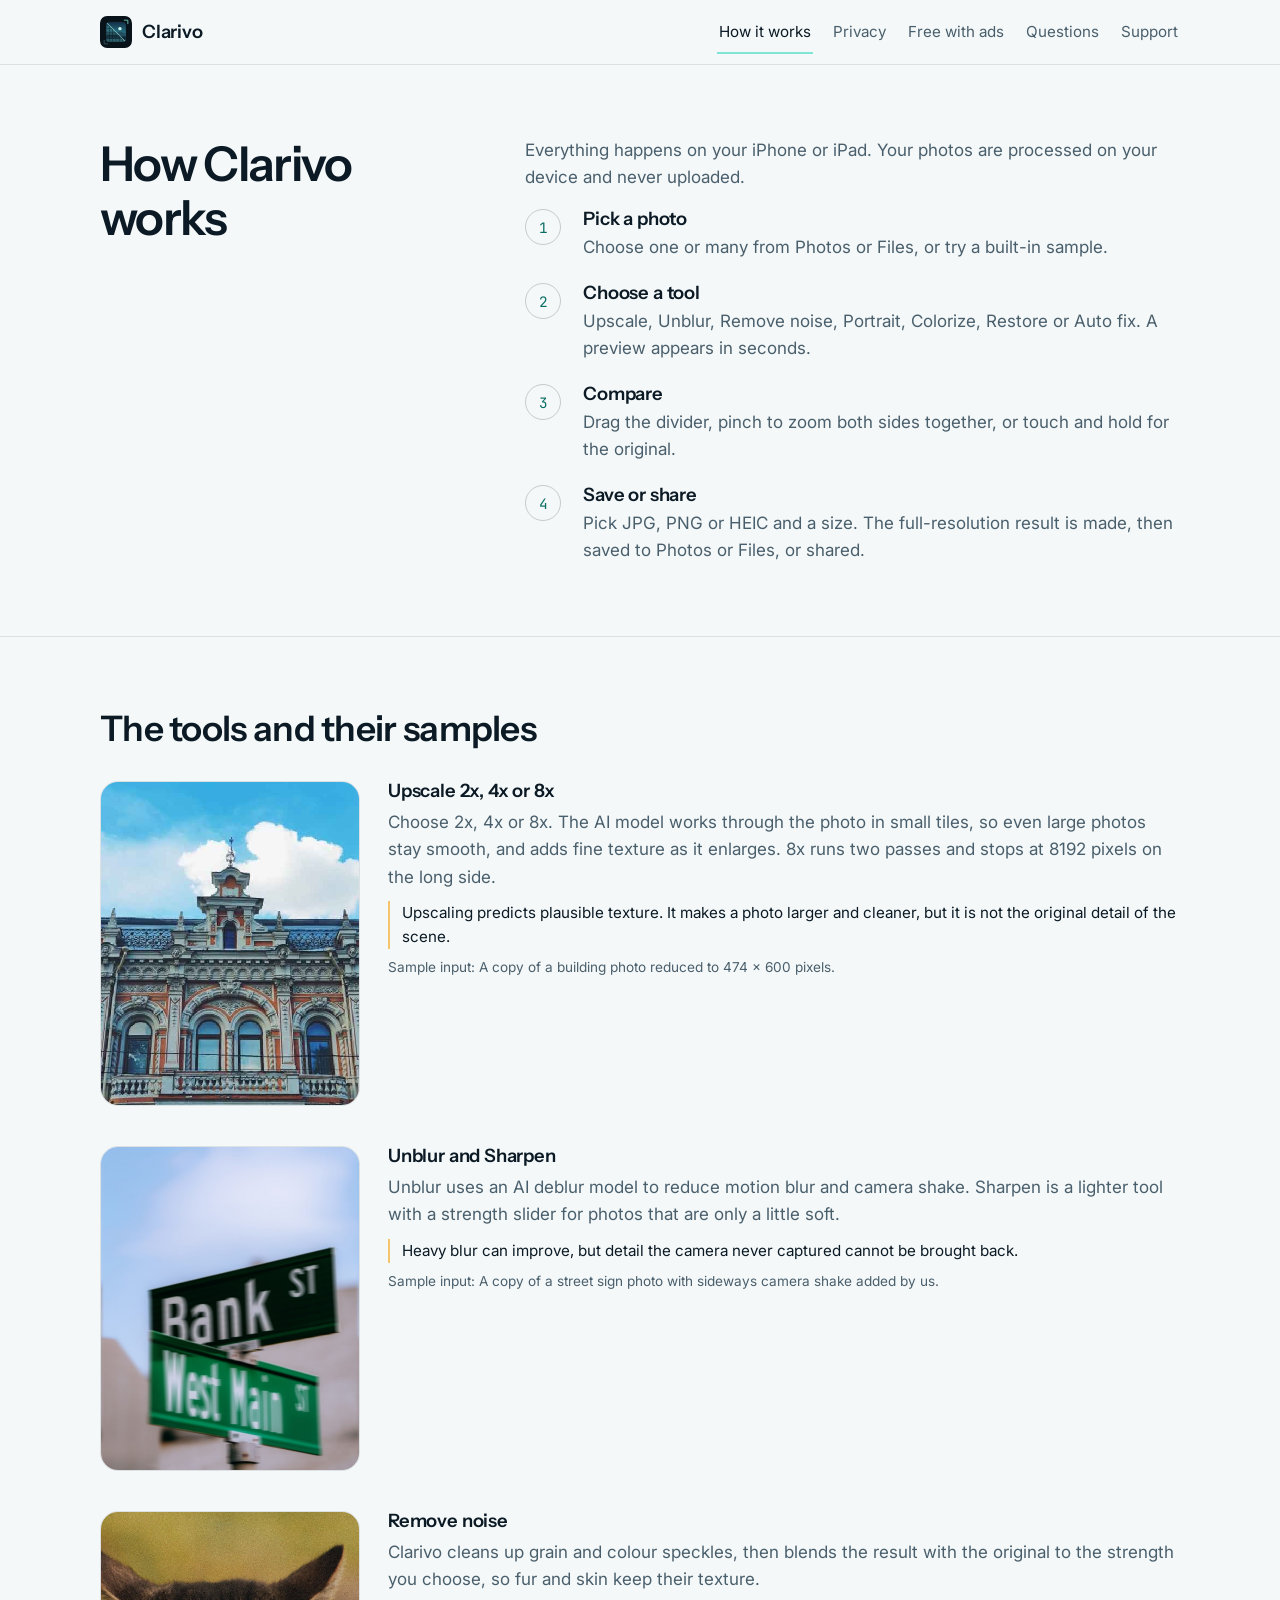
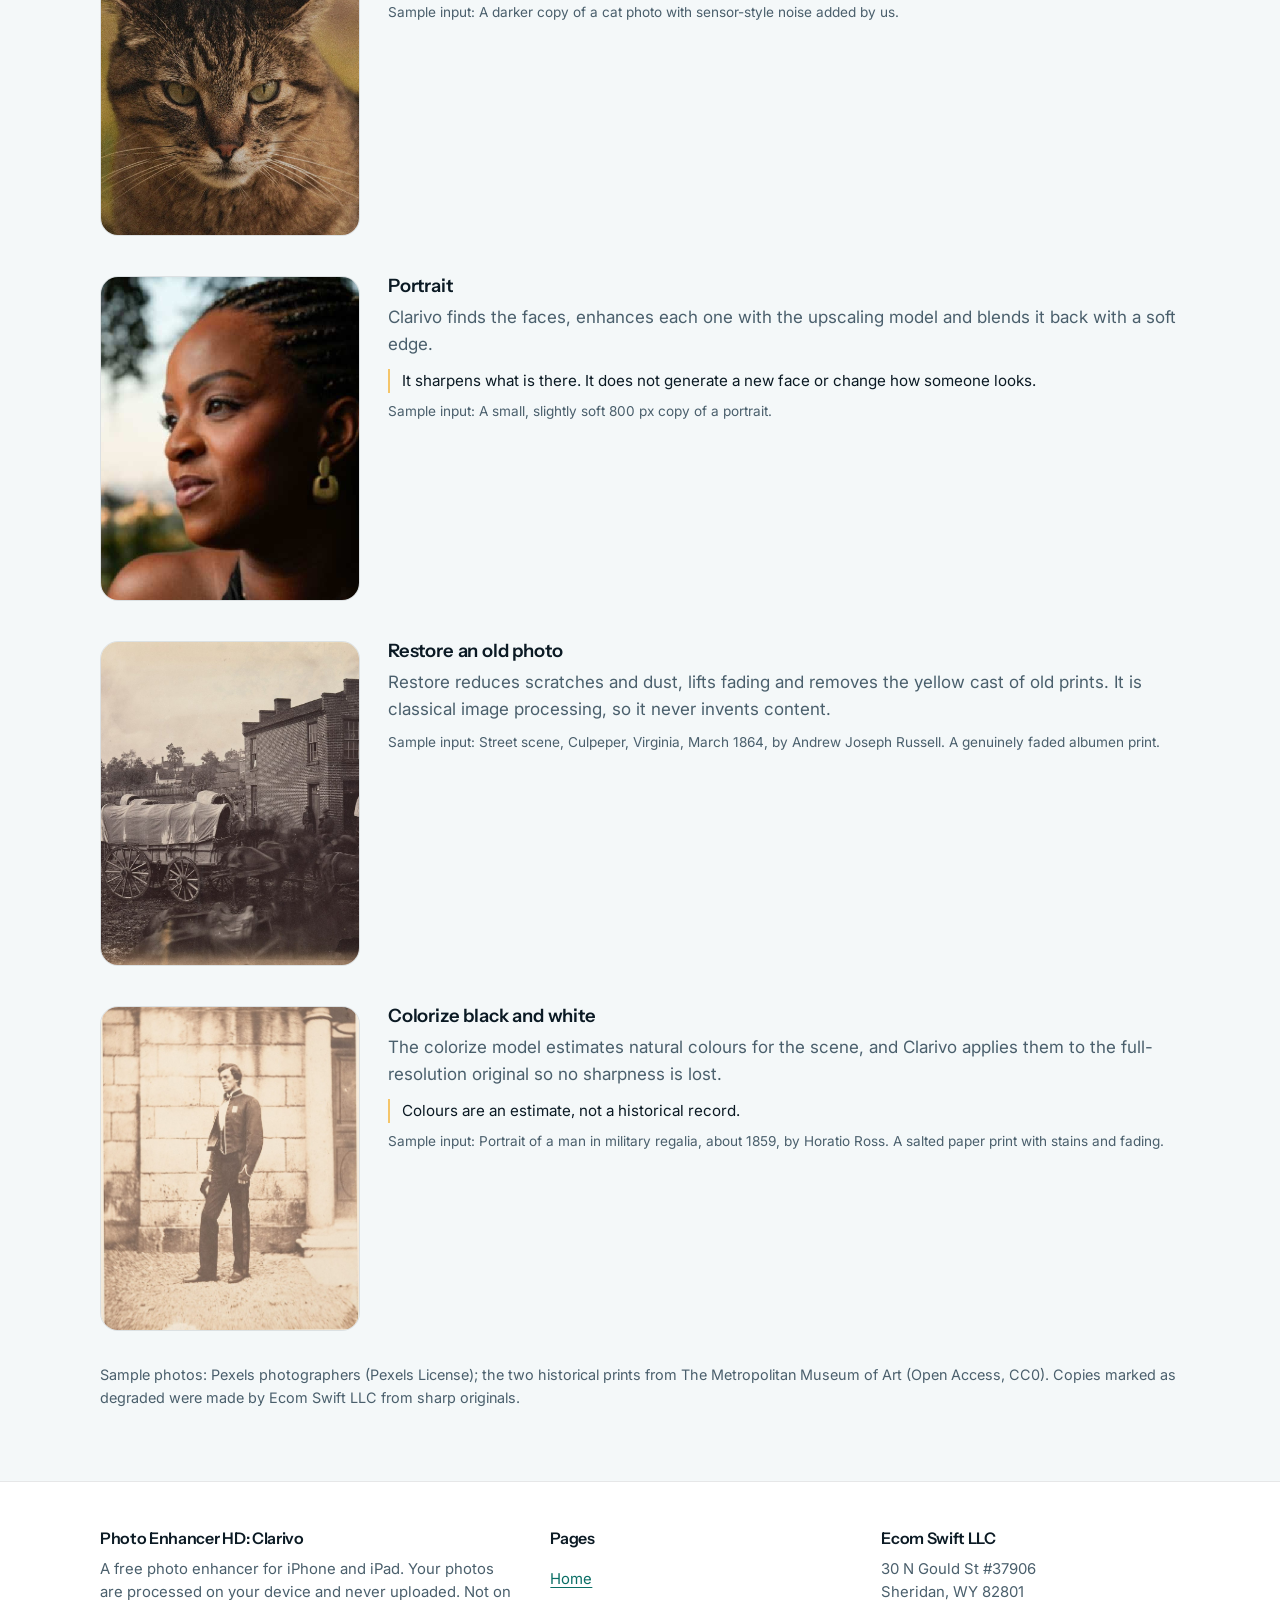
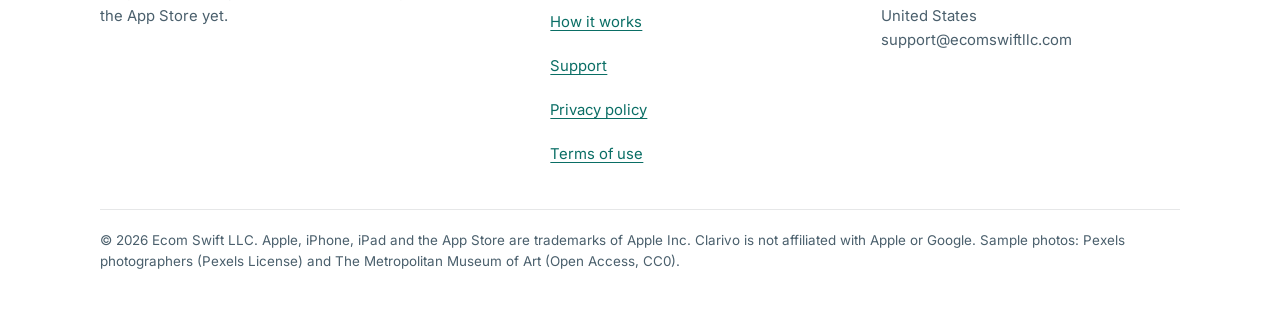
==== website/clarivo/how-it-works/index.html @ 1acc1d0b "Brand: Clarivo website sources (build, assets, legal) + publish notes Co-Authored-By: Claude Opus 5." ====
<!doctype html>
<html lang="en">
<head>
<meta charset="utf-8">
<meta name="viewport" content="width=device-width, initial-scale=1, viewport-fit=cover">
<title>How it works | Photo Enhancer HD: Clarivo</title>
<meta name="description" content="How Clarivo enhances photos on your iPhone or iPad: upscale, unblur, remove noise, portrait, restore and colorize, with the real sample photos and the honest limits of each tool.">
<link rel="canonical" href="https://ecomswiftllc.github.io/clarivo/how-it-works/">
<meta name="theme-color" content="#081219">
<link rel="icon" href="../assets/favicon.svg" type="image/svg+xml">
<link rel="icon" href="../assets/favicon-32.png" type="image/png" sizes="32x32">
<link rel="apple-touch-icon" href="../assets/apple-touch-icon.png">
<meta property="og:type" content="website">
<meta property="og:site_name" content="Photo Enhancer HD: Clarivo">
<meta property="og:title" content="How it works | Photo Enhancer HD: Clarivo">
<meta property="og:description" content="How Clarivo enhances photos on your iPhone or iPad: upscale, unblur, remove noise, portrait, restore and colorize, with the real sample photos and the honest limits of each tool.">
<meta property="og:url" content="https://ecomswiftllc.github.io/clarivo/how-it-works/">
<meta property="og:image" content="https://ecomswiftllc.github.io/clarivo/assets/og-image.png">
<meta property="og:image:width" content="1200">
<meta property="og:image:height" content="630">
<meta property="og:image:alt" content="The Clarivo app icon and the name Clarivo, Photo Enhancer HD, next to three sample photos">
<meta name="twitter:card" content="summary_large_image">
<meta name="twitter:image" content="https://ecomswiftllc.github.io/clarivo/assets/og-image.png">
<link rel="preconnect" href="https://fonts.googleapis.com"><link rel="preconnect" href="https://fonts.gstatic.com" crossorigin><link rel="stylesheet" href="https://fonts.googleapis.com/css2?family=Instrument+Sans:wght@500;600&family=Inter:wght@400;500;600&family=JetBrains+Mono:wght@500&display=swap">
<link rel="stylesheet" href="../assets/site.css">
</head>
<body>
<a class="skip" href="#main">Skip to content</a>
<header class="site-header">
  <div class="wrap">
    <a class="brand" href="../"><img src="../assets/clarivo-mark.svg" alt="" width="32" height="32">Clarivo</a>
    <nav class="nav" aria-label="Main">
      <a href="../how-it-works/" aria-current="page">How it works</a>
      <a href="../#private">Privacy</a>
      <a href="../#free">Free with ads</a>
      <a href="../#faq">Questions</a>
      <a href="../support/">Support</a>
    </nav>
  </div>
</header>

<main id="main">
  <section class="section" style="border-top:0" aria-labelledby="h1">
    <div class="wrap">
      <h1 id="h1" style="font-size:clamp(2rem,4.6vw,3rem)">How Clarivo works</h1>
      <div class="section-body">
        <p>Everything happens on your iPhone or iPad. Your photos are processed on your device and never uploaded.</p>
        <ol class="steps">
          <li><div><h3>Pick a photo</h3><p>Choose one or many from Photos or Files, or try a built-in sample.</p></div></li>
          <li><div><h3>Choose a tool</h3><p>Upscale, Unblur, Remove noise, Portrait, Colorize, Restore or Auto fix. A preview appears in seconds.</p></div></li>
          <li><div><h3>Compare</h3><p>Drag the divider, pinch to zoom both sides together, or touch and hold for the original.</p></div></li>
          <li><div><h3>Save or share</h3><p>Pick JPG, PNG or HEIC and a size. The full-resolution result is made, then saved to Photos or Files, or shared.</p></div></li>
        </ol>
      </div>
    </div>
  </section>


  <section class="section" aria-labelledby="h-tools">
    <div class="wrap" style="display:block">
      <h2 id="h-tools" style="margin-bottom:32px">The tools and their samples</h2>
      <div class="tool-rows">
        <div class="tool-row">
          <img class="pix" src="../assets/photos/historic-building-lowres.jpg" alt="Sample input for Upscale 2x, 4x or 8x: A copy of a building photo reduced to 474 x 600 pixels." loading="lazy" decoding="async">
          <div>
            <h3>Upscale 2x, 4x or 8x</h3>
            <p>Choose 2x, 4x or 8x. The AI model works through the photo in small tiles, so even large photos stay smooth, and adds fine texture as it enlarges. 8x runs two passes and stops at 8192 pixels on the long side.</p>
            <p class="limit">Upscaling predicts plausible texture. It makes a photo larger and cleaner, but it is not the original detail of the scene.</p>
            <p class="source">Sample input: A copy of a building photo reduced to 474 &times; 600 pixels.</p>
          </div>
        </div>
        <div class="tool-row">
          <img class="" src="../assets/photos/street-sign-motion-blur.jpg" alt="Sample input for Unblur and Sharpen: A copy of a street sign photo with sideways camera shake added by us." loading="lazy" decoding="async">
          <div>
            <h3>Unblur and Sharpen</h3>
            <p>Unblur uses an AI deblur model to reduce motion blur and camera shake. Sharpen is a lighter tool with a strength slider for photos that are only a little soft.</p>
            <p class="limit">Heavy blur can improve, but detail the camera never captured cannot be brought back.</p>
            <p class="source">Sample input: A copy of a street sign photo with sideways camera shake added by us.</p>
          </div>
        </div>
        <div class="tool-row">
          <img class="" src="../assets/photos/tabby-cat-noisy.jpg" alt="Sample input for Remove noise: A darker copy of a cat photo with sensor-style noise added by us." loading="lazy" decoding="async">
          <div>
            <h3>Remove noise</h3>
            <p>Clarivo cleans up grain and colour speckles, then blends the result with the original to the strength you choose, so fur and skin keep their texture.</p>
            
            <p class="source">Sample input: A darker copy of a cat photo with sensor-style noise added by us.</p>
          </div>
        </div>
        <div class="tool-row">
          <img class="pix" src="../assets/photos/portrait-woman-lowres.jpg" alt="Sample input for Portrait: A small, slightly soft 800 px copy of a portrait." loading="lazy" decoding="async">
          <div>
            <h3>Portrait</h3>
            <p>Clarivo finds the faces, enhances each one with the upscaling model and blends it back with a soft edge.</p>
            <p class="limit">It sharpens what is there. It does not generate a new face or change how someone looks.</p>
            <p class="source">Sample input: A small, slightly soft 800 px copy of a portrait.</p>
          </div>
        </div>
        <div class="tool-row">
          <img class="" src="../assets/photos/old-street-1864.jpg" alt="Sample input for Restore an old photo: Street scene, Culpeper, Virginia, March 1864, by Andrew Joseph Russell. A genuinely faded albumen print." loading="lazy" decoding="async">
          <div>
            <h3>Restore an old photo</h3>
            <p>Restore reduces scratches and dust, lifts fading and removes the yellow cast of old prints. It is classical image processing, so it never invents content.</p>
            
            <p class="source">Sample input: Street scene, Culpeper, Virginia, March 1864, by Andrew Joseph Russell. A genuinely faded albumen print.</p>
          </div>
        </div>
        <div class="tool-row">
          <img class="" src="../assets/photos/old-portrait-1859.jpg" alt="Sample input for Colorize black and white: Portrait of a man in military regalia, about 1859, by Horatio Ross. A salted paper print with stains and fading." loading="lazy" decoding="async">
          <div>
            <h3>Colorize black and white</h3>
            <p>The colorize model estimates natural colours for the scene, and Clarivo applies them to the full-resolution original so no sharpness is lost.</p>
            <p class="limit">Colours are an estimate, not a historical record.</p>
            <p class="source">Sample input: Portrait of a man in military regalia, about 1859, by Horatio Ross. A salted paper print with stains and fading.</p>
          </div>
        </div>
      </div>
      <p class="small" style="margin-top:32px">Sample photos: Pexels photographers (Pexels License); the two historical prints from The Metropolitan Museum of Art (Open Access, CC0). Copies marked as degraded were made by Ecom Swift LLC from sharp originals.</p>
    </div>
  </section>
</main>
<footer class="site-footer">
  <div class="wrap">
    <div>
      <h2>Photo Enhancer HD: Clarivo</h2>
      <p>A free photo enhancer for iPhone and iPad. Your photos are processed on your device and never uploaded. Not on the App Store yet.</p>
    </div>
    <nav aria-label="Footer">
      <h2>Pages</h2>
      <ul>
        <li><a href="../">Home</a></li>
        <li><a href="../how-it-works/">How it works</a></li>
        <li><a href="../support/">Support</a></li>
        <li><a href="../privacy/">Privacy policy</a></li>
        <li><a href="../terms/">Terms of use</a></li>
      </ul>
    </nav>
    <div>
      <h2>Ecom Swift LLC</h2>
      <p>30 N Gould St #37906<br>Sheridan, WY 82801<br>United States</p>
      <p class="email">support@ecomswiftllc.com</p>
    </div>
    <p class="legalline">&copy; 2026 Ecom Swift LLC. Apple, iPhone, iPad and the App Store are trademarks of Apple Inc. Clarivo is not affiliated with Apple or Google. Sample photos: Pexels photographers (Pexels License) and The Metropolitan Museum of Art (Open Access, CC0).</p>
  </div>
</footer>
<script>
document.querySelectorAll('.compare input[type=range]').forEach(function (r) {
  var box = r.closest('.compare');
  function set() { box.style.setProperty('--pos', r.value + '%'); }
  r.addEventListener('input', set); set();
});
</script>
</body>
</html>
---- website/clarivo/assets/site.css ----
/* Clarivo site. Dark first: cool blue ink with one glacier accent (docs/DESIGN.md). Layout: one 1120px column,
   a split hero (copy left, real sample right), quiet sections separated by surface changes, no card grid. */
:root {
  --ink: #081219; --deep: #0F1C26; --raised: #172836;
  --line: rgba(255,255,255,.09); --line-strong: rgba(255,255,255,.16);
  --pearl: #EEF5F7; --mist: #9DB3BF; --faint: #6B8494;
  --accent: #7FE6D7; --accent-deep: #47C9BA; --on-accent: #04201D; --accent-text: #7FE6D7;
  --warn: #F4C56A;
  --display: "Instrument Sans", "Segoe UI", system-ui, -apple-system, sans-serif;
  --body: "Inter", system-ui, -apple-system, "Segoe UI", sans-serif;
  --mono: "JetBrains Mono", ui-monospace, "SF Mono", Menlo, Consolas, monospace;
  --r-chip: 10px; --r-control: 14px; --r-tile: 18px; --r-panel: 24px;
  color-scheme: dark;
}
@media (prefers-color-scheme: light) {
  :root:not([data-theme="dark"]) {
    --ink: #F4F8F9; --deep: #FFFFFF; --raised: #E7EFF2;
    --line: rgba(11,26,36,.10); --line-strong: rgba(11,26,36,.20);
    --pearl: #0B1A24; --mist: #4A5F6C; --faint: #5E7480; --accent-text: #0A6E65;
    color-scheme: light;
  }
}
:root[data-theme="light"] {
  --ink: #F4F8F9; --deep: #FFFFFF; --raised: #E7EFF2;
  --line: rgba(11,26,36,.10); --line-strong: rgba(11,26,36,.20);
  --pearl: #0B1A24; --mist: #4A5F6C; --faint: #5E7480; --accent-text: #0A6E65;
  color-scheme: light;
}

*, *::before, *::after { box-sizing: border-box; }
html { -webkit-text-size-adjust: 100%; }
body { margin: 0; background: var(--ink); color: var(--pearl); font: 17px/1.6 var(--body); }
img { max-width: 100%; height: auto; display: block; }
a { color: var(--accent-text); text-underline-offset: 3px; }
a:hover { text-decoration-thickness: 2px; }
:focus-visible { outline: 2px solid var(--accent); outline-offset: 3px; border-radius: 4px; }
h1, h2, h3 { font-family: var(--display); font-weight: 600; letter-spacing: -0.02em; line-height: 1.12; text-wrap: balance; margin: 0; }
h1 { font-size: clamp(2.4rem, 5.6vw, 4.2rem); letter-spacing: -0.035em; }
h2 { font-size: clamp(1.6rem, 3vw, 2.2rem); }
h3 { font-size: 1.15rem; letter-spacing: -0.01em; }
p { margin: 0; }
.wrap { max-width: 1120px; margin: 0 auto; padding-left: max(20px, env(safe-area-inset-left, 0px)); padding-right: max(20px, env(safe-area-inset-right, 0px)); }
.skip { position: absolute; left: -999px; top: 8px; background: var(--accent); color: var(--on-accent); padding: 8px 14px; border-radius: 8px; z-index: 20; }
.skip:focus { left: 12px; }
.small { font-size: .9rem; color: var(--mist); }
.readout { font-family: var(--mono); font-size: .82rem; font-variant-numeric: tabular-nums; letter-spacing: 0; }

/* header */
.site-header { position: sticky; top: env(safe-area-inset-top, 0px); z-index: 10; background: color-mix(in srgb, var(--ink) 88%, transparent); backdrop-filter: blur(14px); -webkit-backdrop-filter: blur(14px); border-bottom: 1px solid var(--line); }
body::before { content: ""; position: fixed; inset: 0 0 auto; height: env(safe-area-inset-top, 0px); z-index: 10; background: var(--ink); }
.site-header .wrap { display: flex; align-items: center; justify-content: space-between; gap: 16px; min-height: 64px; flex-wrap: wrap; }
.brand { display: inline-flex; align-items: center; gap: 10px; color: var(--pearl); text-decoration: none; font-family: var(--display); font-weight: 600; font-size: 1.15rem; letter-spacing: -0.01em; }
.brand img { width: 32px; height: 32px; }
.nav { display: flex; gap: 4px 18px; flex-wrap: wrap; }
.nav a { color: var(--mist); text-decoration: none; font-size: .95rem; padding: 10px 2px; }
.nav a:hover, .nav a[aria-current="page"] { color: var(--pearl); }
.nav a[aria-current="page"] { box-shadow: inset 0 -2px 0 var(--accent); }

/* hero */
.hero .wrap { display: grid; grid-template-columns: minmax(0, 1.05fr) minmax(0, 1fr); gap: 56px; align-items: center; padding-block: 72px 80px; }
.hero .lede { font-size: 1.2rem; color: var(--mist); margin-top: 22px; max-width: 34em; }
.status { display: inline-flex; align-items: center; gap: 10px; margin-top: 30px; padding: 10px 16px; border: 1px solid var(--line-strong); border-radius: var(--r-control); font-weight: 500; }
.status::before { content: ""; width: 8px; height: 8px; border-radius: 50%; background: var(--warn); }
.hero-note { margin-top: 12px; }
.privacy-line { margin-top: 26px; display: flex; gap: 10px; align-items: flex-start; color: var(--pearl); font-weight: 500; }
.privacy-line svg { flex: none; margin-top: 4px; }

/* the specimen: a real low-resolution sample shown at its true pixels */
.specimen { position: relative; margin: 0; }
.specimen .frame { position: relative; border-radius: var(--r-panel); overflow: hidden; border: 1px solid var(--line-strong); background: var(--deep); }
.specimen .frame img { width: 100%; aspect-ratio: 4 / 5; object-fit: cover; image-rendering: pixelated; }
.specimen .corner { position: absolute; width: 44px; height: 44px; border: 3px solid var(--accent-text); border-left: 0; border-bottom: 0; top: -14px; right: -14px; border-top-right-radius: 4px; }
.specimen figcaption { display: flex; justify-content: space-between; gap: 12px; flex-wrap: wrap; margin-top: 14px; color: var(--mist); font-size: .92rem; }
.chip { display: inline-block; padding: 3px 10px; border-radius: var(--r-chip); background: var(--raised); color: var(--pearl); }

/* compare slider (rendered only when real app outputs exist) */
.compare { position: relative; border-radius: var(--r-panel); overflow: hidden; border: 1px solid var(--line-strong); touch-action: pan-y; user-select: none; }
.compare img { width: 100%; }
.compare .after { position: absolute; inset: 0; clip-path: inset(0 0 0 var(--pos, 50%)); }
.compare .after img { height: 100%; object-fit: cover; }
.compare .handle { position: absolute; top: 0; bottom: 0; left: var(--pos, 50%); width: 2px; background: var(--pearl); transform: translateX(-1px); }
.compare .handle::after { content: ""; position: absolute; top: 50%; left: 50%; width: 28px; height: 28px; margin: -14px; border-radius: 50%; background: rgba(8,18,25,.7); border: 2px solid #CFF7F1; }
.compare input[type=range] { position: absolute; inset: 0; width: 100%; height: 100%; opacity: 0; cursor: ew-resize; margin: 0; }
.compare .tag { position: absolute; top: 12px; padding: 3px 10px; border-radius: var(--r-chip); background: rgba(8,18,25,.66); color: #EEF5F7; font-size: .8rem; }
.compare .tag.b { left: 12px; } .compare .tag.a { right: 12px; }

/* sections */
.section { border-top: 1px solid var(--line); }
.section .wrap { padding-block: 72px; display: grid; grid-template-columns: minmax(0, 1fr) minmax(0, 1.7fr); gap: 40px; }
.section.band { background: var(--deep); }
.section-body { display: grid; gap: 18px; min-width: 0; max-width: 44em; }
.section-body > p { color: var(--mist); }
.tools { display: grid; grid-template-columns: repeat(2, minmax(0, 1fr)); gap: 28px 32px; margin: 0; }
.tools div { min-width: 0; padding-top: 14px; border-top: 1px solid var(--line-strong); }
.tools dt { font-family: var(--display); font-weight: 600; font-size: 1.08rem; display: flex; justify-content: space-between; gap: 8px; }
.tools dt .readout { color: var(--accent-text); }
.tools dd { margin: 6px 0 0; color: var(--mist); font-size: .97rem; }
.checks { list-style: none; padding: 0; margin: 0; display: grid; gap: 10px; }
.checks li { position: relative; padding-left: 28px; }
.checks li::before { content: ""; position: absolute; left: 2px; top: .55em; width: 12px; height: 7px; border-left: 2px solid var(--accent-text); border-bottom: 2px solid var(--accent-text); transform: rotate(-45deg); }
.split { display: grid; grid-template-columns: repeat(2, minmax(0, 1fr)); gap: 24px; }
.split ul { padding-left: 1.1em; margin: 8px 0 0; color: var(--mist); }

/* sample strip */
.samples { list-style: none; padding: 0; margin: 28px 0 0; display: grid; grid-template-columns: repeat(5, minmax(0, 1fr)); gap: 14px; }
.samples figure { margin: 0; }
.samples img { width: 100%; aspect-ratio: 4 / 5; object-fit: cover; border-radius: var(--r-tile); border: 1px solid var(--line); }
.samples figcaption { margin-top: 8px; font-size: .88rem; color: var(--mist); line-height: 1.4; }
.samples figcaption strong { display: block; color: var(--pearl); font-weight: 600; }

/* steps (how it works: a real sequence) */
.steps { list-style: none; counter-reset: s; padding: 0; margin: 0; display: grid; gap: 22px; }
.steps li { counter-increment: s; display: grid; grid-template-columns: 44px minmax(0, 1fr); gap: 14px; align-items: start; }
.steps li::before { content: counter(s); font-family: var(--mono); font-size: .9rem; width: 36px; height: 36px; border-radius: 50%; border: 1px solid var(--line-strong); display: grid; place-items: center; color: var(--accent-text); }
.steps h3 { margin-bottom: 4px; }
.steps p { color: var(--mist); }

.tool-rows { display: grid; gap: 40px; }
.tool-row { display: grid; grid-template-columns: minmax(0, 260px) minmax(0, 1fr); gap: 28px; align-items: start; }
.tool-row img { border-radius: var(--r-tile); border: 1px solid var(--line); width: 100%; aspect-ratio: 4 / 5; object-fit: cover; }
.tool-row .pix { image-rendering: pixelated; }
.tool-row h3 { margin-bottom: 8px; }
.tool-row p { color: var(--mist); }
.tool-row .limit { margin-top: 10px; padding-left: 12px; border-left: 2px solid var(--warn); color: var(--pearl); font-size: .95rem; }
.source { margin-top: 8px; font-size: .85rem; color: var(--faint); }

/* faq */
details { border-top: 1px solid var(--line); padding: 16px 0; }
details:last-child { border-bottom: 1px solid var(--line); }
summary { cursor: pointer; font-weight: 600; list-style: none; display: flex; justify-content: space-between; gap: 16px; }
summary::-webkit-details-marker { display: none; }
summary::after { content: "+"; font-family: var(--mono); color: var(--accent-text); }
details[open] summary::after { content: "\2212"; }
.answer { margin-top: 10px; color: var(--mist); display: grid; gap: 10px; }
.answer ol, .answer ul { margin: 0; padding-left: 1.2em; }

/* documents */
.page .wrap { padding-block: 56px 80px; }
.doc { max-width: 46em; display: grid; gap: 16px; }
.doc h1 { font-size: clamp(2rem, 4.4vw, 2.8rem); }
.doc h2 { font-size: 1.35rem; margin-top: 18px; }
.doc p, .doc li { color: var(--mist); }
.doc strong { color: var(--pearl); }
.doc a { overflow-wrap: anywhere; }
.doc ul, .doc ol { margin: 0; padding-left: 1.2em; display: grid; gap: 6px; }
.doc .meta { display: grid; gap: 2px; padding: 14px 18px; border: 1px solid var(--line); border-radius: var(--r-control); background: var(--deep); }
.contact-line { font-family: var(--mono); font-size: 1.15rem; color: var(--pearl); user-select: all; padding: 12px 16px; border: 1px solid var(--line-strong); border-radius: var(--r-control); justify-self: start; max-width: 100%; overflow-wrap: anywhere; }
.email { user-select: all; overflow-wrap: anywhere; }

/* footer */
.site-footer { border-top: 1px solid var(--line); background: var(--deep); }
.site-footer .wrap { padding-block: 48px; display: grid; grid-template-columns: 1.4fr 1fr 1fr; gap: 32px; }
.site-footer h2 { font-size: 1rem; margin-bottom: 10px; }
.site-footer p, .site-footer li { color: var(--mist); font-size: .93rem; }
.site-footer ul { list-style: none; padding: 0; margin: 0; display: grid; gap: 0; }
.site-footer li a { display: inline-block; padding-block: 10px; }
.legalline { grid-column: 1 / -1; border-top: 1px solid var(--line); padding-top: 20px; font-size: .84rem !important; }

@media (max-width: 880px) {
  .hero .wrap, .section .wrap { grid-template-columns: minmax(0, 1fr); gap: 32px; }
  .hero .wrap { padding-block: 44px 56px; }
  .samples { grid-template-columns: repeat(2, minmax(0, 1fr)); }
  .site-footer .wrap { grid-template-columns: minmax(0, 1fr); }
}
@media (max-width: 560px) {
  body { font-size: 16px; }
  .tools, .split { grid-template-columns: minmax(0, 1fr); }
  .tool-row { grid-template-columns: minmax(0, 1fr); }
  .tool-row img { max-width: 280px; }
  .specimen .corner { right: -6px; top: -10px; }
}
@media (prefers-reduced-motion: reduce) { * { transition: none !important; animation: none !important; } }
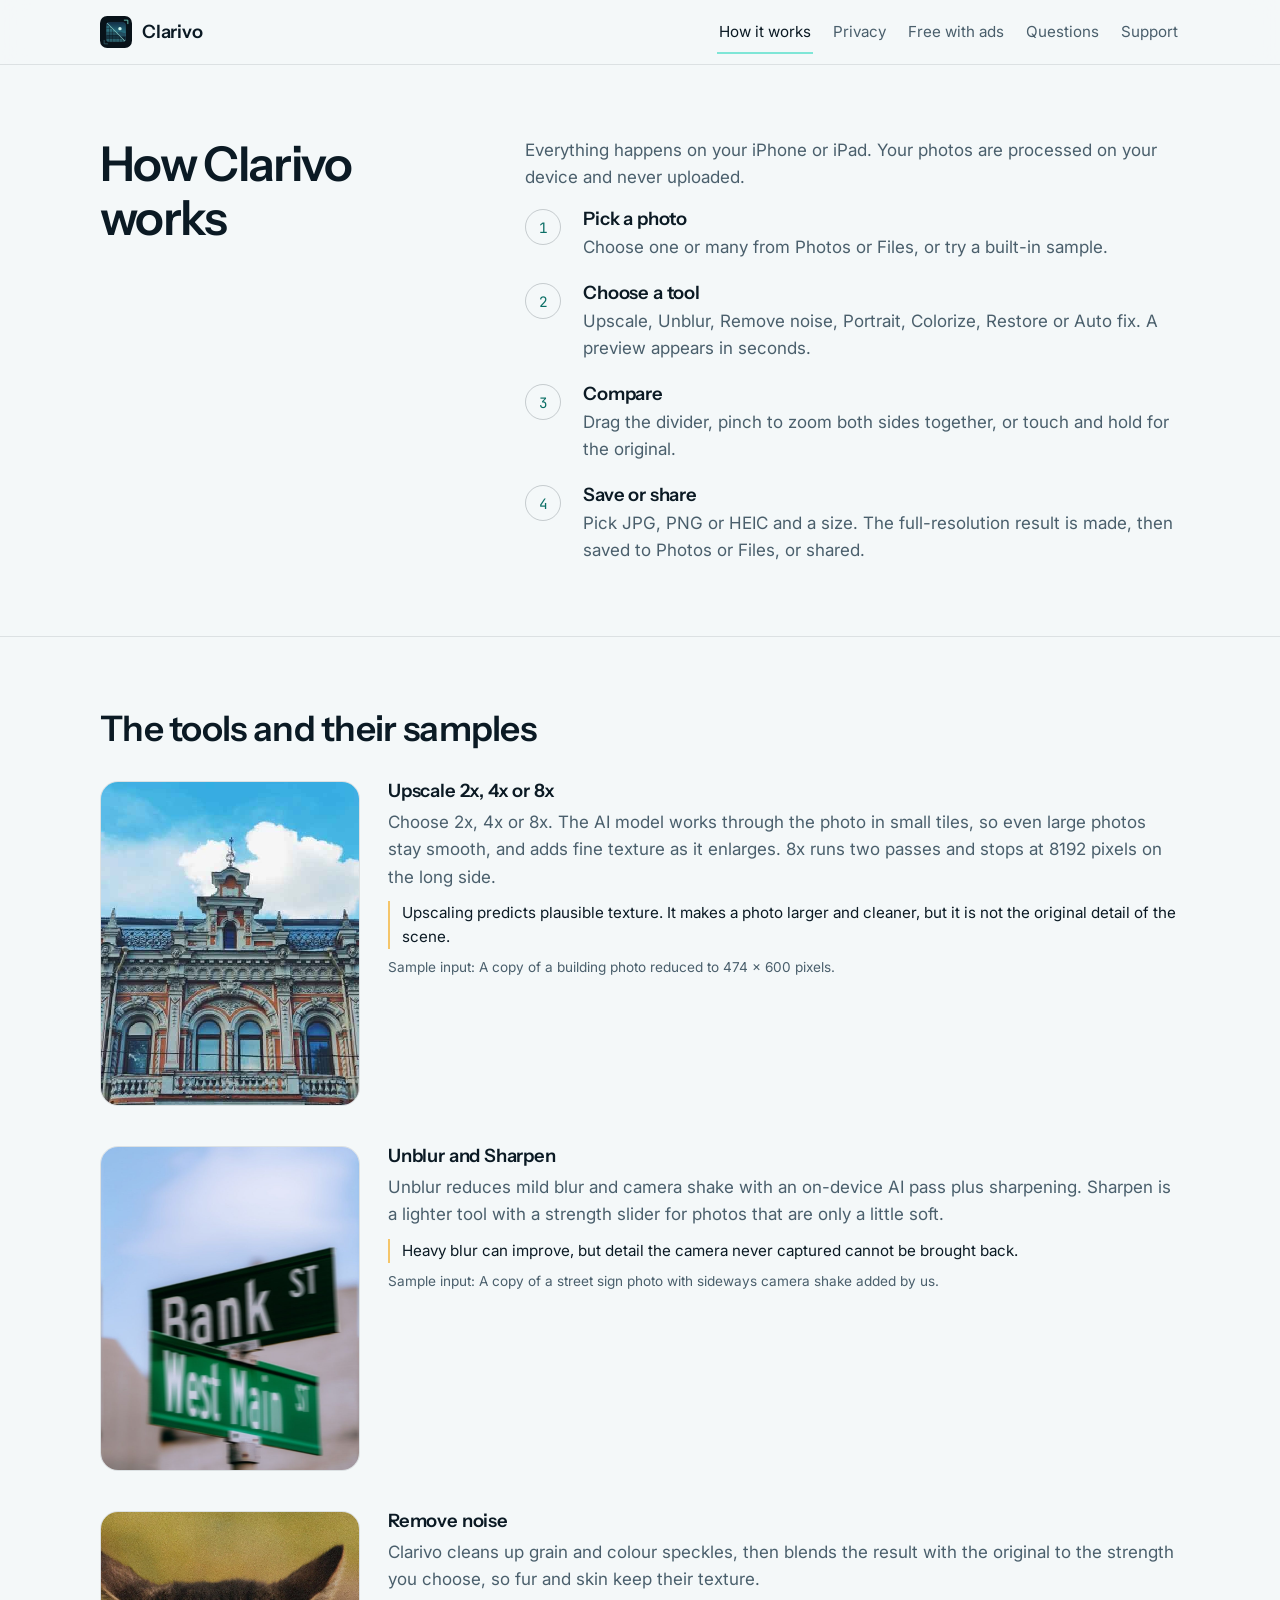
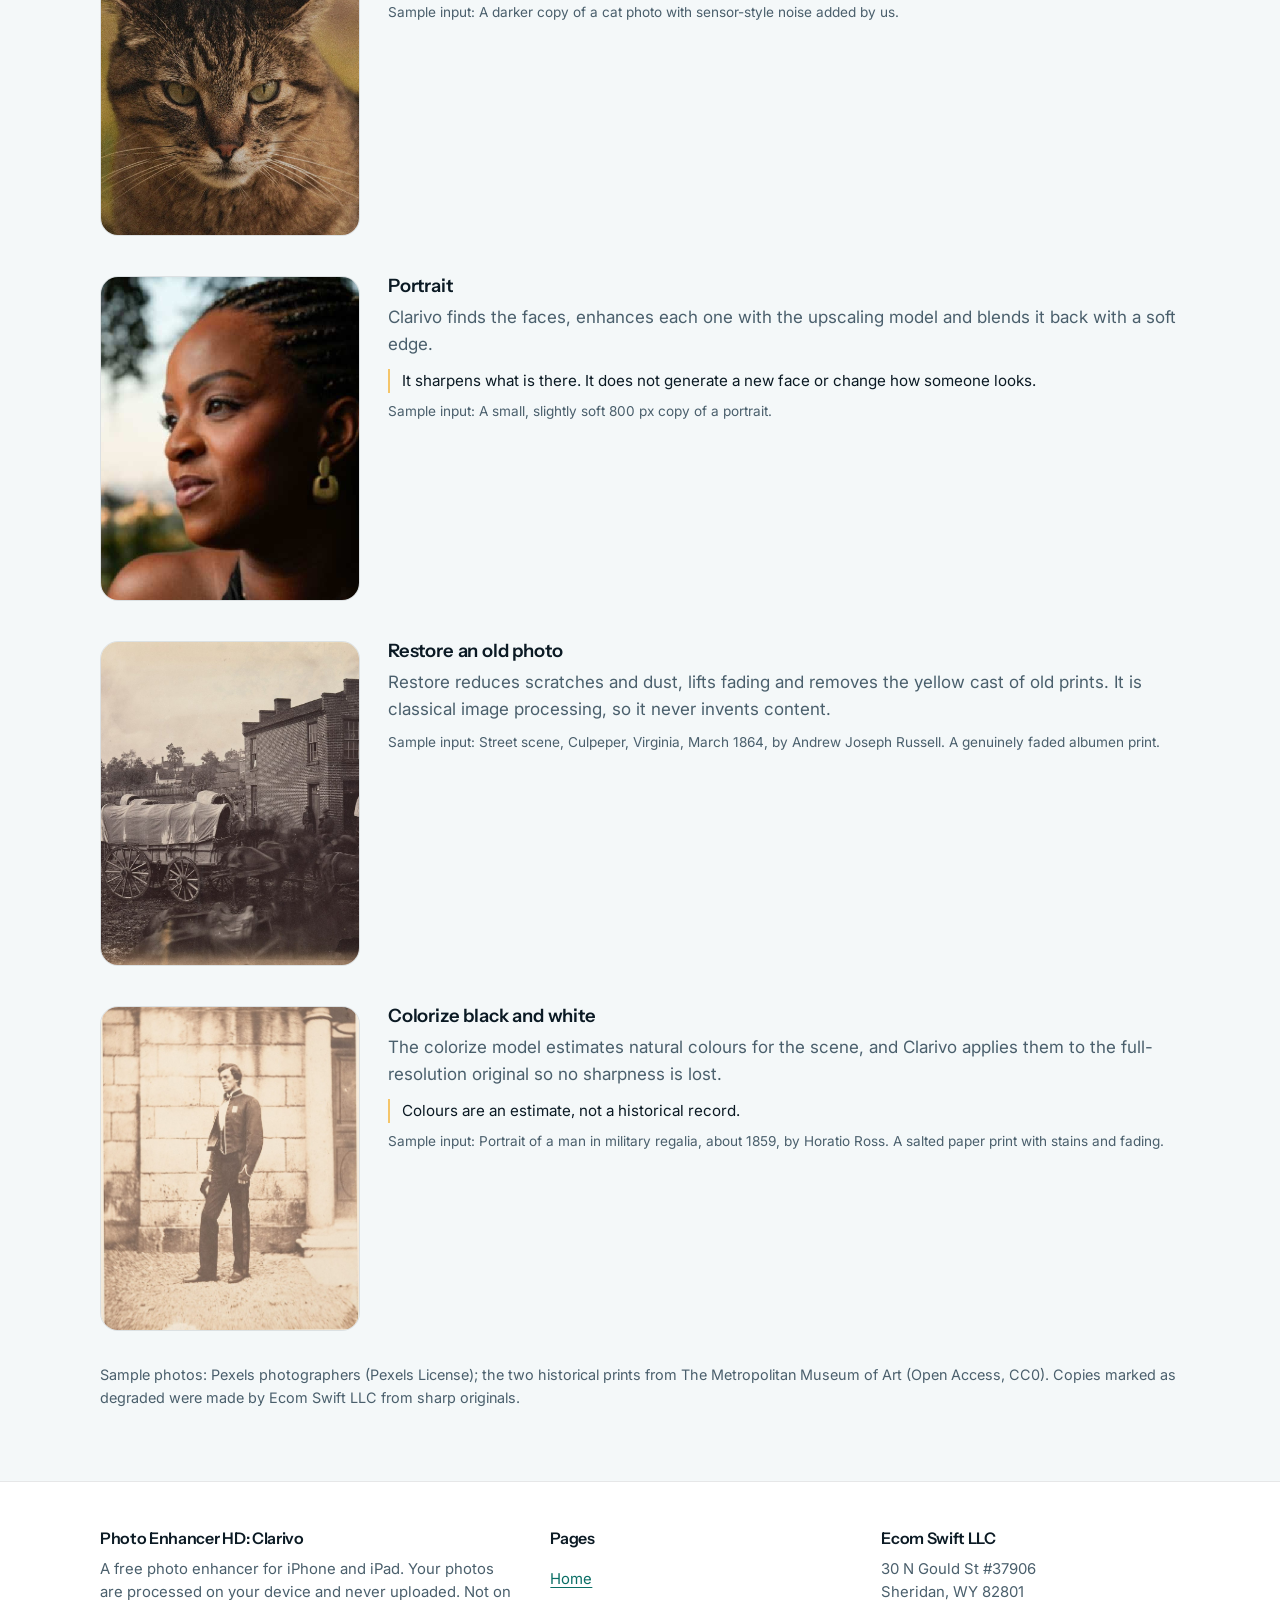
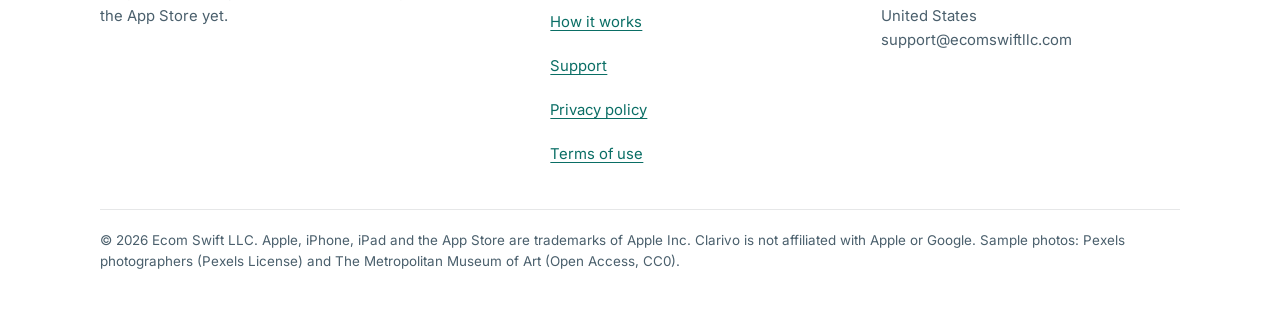
==== commit c1413a24: "Listing and site: Unblur is an AI pass plus sharpening (no deblur model shipped) Co-Authored-By: Cla" ====
--- a/website/clarivo/how-it-works/index.html
+++ b/website/clarivo/how-it-works/index.html
@@ -73,7 +73,7 @@
           <img class="" src="../assets/photos/street-sign-motion-blur.jpg" alt="Sample input for Unblur and Sharpen: A copy of a street sign photo with sideways camera shake added by us." loading="lazy" decoding="async">
           <div>
             <h3>Unblur and Sharpen</h3>
-            <p>Unblur uses an AI deblur model to reduce motion blur and camera shake. Sharpen is a lighter tool with a strength slider for photos that are only a little soft.</p>
+            <p>Unblur reduces mild blur and camera shake with an on-device AI pass plus sharpening. Sharpen is a lighter tool with a strength slider for photos that are only a little soft.</p>
             <p class="limit">Heavy blur can improve, but detail the camera never captured cannot be brought back.</p>
             <p class="source">Sample input: A copy of a street sign photo with sideways camera shake added by us.</p>
           </div>
